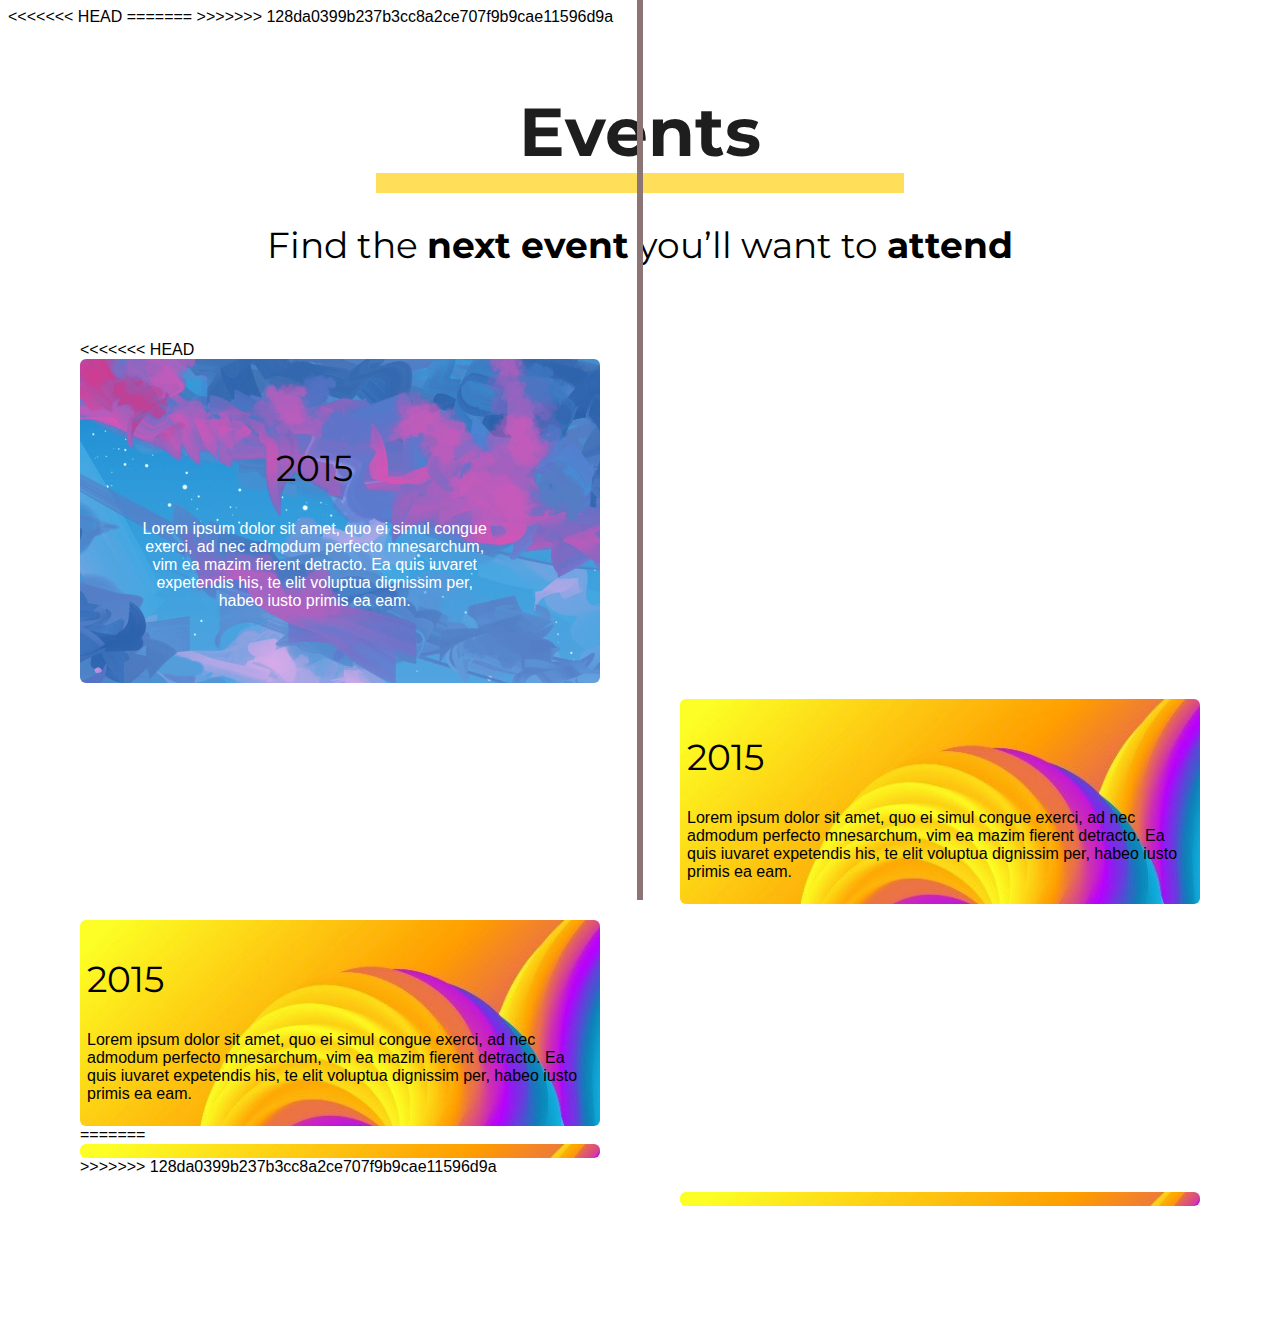
==== index.html @ 8336a51c "lokesh" ====
<!DOCTYPE html>
<html>

<head>
<<<<<<< HEAD
<link rel="stylesheet" href="style.css">
<link rel="preconnect" href="https://fonts.googleapis.com">
<link rel="preconnect" href="https://fonts.gstatic.com" crossorigin>
<link href="https://fonts.googleapis.com/css2?family=Montserrat:wght@100&display=swap" rel="stylesheet">
<meta name="viewport" content="width=device-width, initial-scale=1.0">
=======
    <link rel="stylesheet" href="event.css">
    <link rel="preconnect" href="https://fonts.googleapis.com">
    <link rel="preconnect" href="https://fonts.gstatic.com" crossorigin>
    <link href="https://fonts.googleapis.com/css2?family=Montserrat:wght@100&display=swap" rel="stylesheet">
    <meta name="viewport" content="width=device-width, initial-scale=1.0">
>>>>>>> 128da0399b237b3cc8a2ce707f9b9cae11596d9a

</head>
<nav-bar selected="home"></nav-bar>
<div class="Event">
    <font>Events</font>
    <div class="yellow">
    </div>
    <h2>Find the <span>next event</span> you’ll want to <span>attend</span></h2>
</div>
<br><br>
<div class="timeline">
    <div class="container left">
<<<<<<< HEAD
            <div class="content"  style=" background: url(wallpaper.jpg);">
                <div class="text">
                        <h2>2015</h2>
                        <p>Lorem ipsum dolor sit amet, quo ei simul congue exerci, ad nec admodum perfecto mnesarchum, vim ea mazim fierent detracto. Ea quis iuvaret expetendis his, te elit voluptua dignissim per, habeo iusto primis ea eam.</p>
                </div>
            </div>
      <div class="overlay">
        <div class="text">Hello World</div>
      </div>
    </div>
    <div class="container right">
      <div class="content">

        <h2>2015</h2>
        <p>Lorem ipsum dolor sit amet, quo ei simul congue exerci, ad nec admodum perfecto mnesarchum, vim ea mazim fierent detracto. Ea quis iuvaret expetendis his, te elit voluptua dignissim per, habeo iusto primis ea eam.</p>
      </div>
    </div>
    <div class="container left">
      <div class="content">
        <h2>2015</h2>
        <p>Lorem ipsum dolor sit amet, quo ei simul congue exerci, ad nec admodum perfecto mnesarchum, vim ea mazim fierent detracto. Ea quis iuvaret expetendis his, te elit voluptua dignissim per, habeo iusto primis ea eam.</p>
      </div>
=======
        <div class="content">
            <!-- <img src="demo.jpg"> -->
        </div>
        <div class="overlay">
            <div class="text">
                <p class="heading">Main </p>
                <p>Lorem, ipsum dolor sit amet consectetur adipisicing elit. Molestiae possimus officiis totam id eveniet iste. Aperiam illo, deserunt magni cumque a vitae, recusandae dignissimos amet iste beatae dolorum ut quasi!</p>
            </div>
        </div>
>>>>>>> 128da0399b237b3cc8a2ce707f9b9cae11596d9a
    </div>
    <div class="container right">
        <div class="content">
            <!-- <img src="Gsoc1.jpg"> -->
        </div>
        <div class="overlay overlay1">
            <div class="text">
                <!-- <p class="heading">Main </p> -->
                <p>Lorem, ipsum dolor sit amet consectetur adipisicing elit. Molestiae possimus officiis totam id eveniet iste. Aperiam illo, deserunt magni cumque a vitae, recusandae dignissimos amet iste beatae dolorum ut quasi!</p>
            </div>
        </div>
    </div>

    <!-- <div class="container right">
      <div class="content">
        <h2>2007</h2>
        <p>Lorem ipsum dolor sit amet, quo ei simul congue exerci, ad nec admodum perfecto mnesarchum, vim ea mazim fierent detracto. Ea quis iuvaret expetendis his, te elit voluptua dignissim per, habeo iusto primis ea eam.</p>
      </div>
    </div>
  </div>
   -->

    </body>

</html>
---- style.css ----
* {
    box-sizing: border-box;
<<<<<<< HEAD:style.css
  }
  
  body {
    background-color: #474e5d;
    font-family: Helvetica, sans-serif;
  }
  
  /* The actual timeline (the vertical ruler) */
  .timeline {
=======
}

body {
    background-color: #fff;
    font-family: Helvetica, sans-serif;
}

.Event {
    width: 100%;
    text-align-last: center;
    margin-top: 5vw;
}

font {
    font-family: Montserrat;
    font-style: normal;
    font-weight: bolder;
    font-size: 68px;
    color: #1F1E1E;
}

.yellow {
    width: 528px;
    display: table;
    margin: auto;
    height: 20px;
    background: #FFDE59;
}

h2 {
    font-family: Montserrat;
    font-style: normal;
    font-weight: normal;
    font-size: 36px;
    line-height: 44px;
    color: #000000;
}

span {
    font-weight: bolder;
    font-size: 36px;
}

.box {
    display: table;
    margin: auto;
    background-color: #235094;
    width: 288px;
    height: 70px;
    border-radius: 50px;
    text-align: center;
    color: #fff;
    text-align-last: center;
    line-height: 70px;
    font-size: 36px;
    font-family: Montserrat;
    font-weight: bold;
    z-index: 2;
}

.contain {
    width: 42%;
    height: 45%;
}

.image1 {
    width: 200px;
    height: 180px;
}

.red {
    background-color: #DB4437;
    width: 100%;
    height: 100%;
}

@media screen and (max-width: 600px) {
    .Event font {
        font-style: normal;
        font-weight: bolder;
        font-size: 36px;
    }
    .yellow {
        width: 200px;
        height: 10px;
    }
    h2 {
        font-size: 15px;
    }
    span {
        font-size: 18px;
    }
    .timelines {
        float: left;
        position: fixed;
        left: 10%;
        top: 22%;
    }
    .box {
        width: 180px;
        height: 20px;
        line-height: 50px;
        font-size: 18px;
        float: left;
        position: fixed;
        top: 20%;
        margin-left: 5px;
    }
}


/* The actual timeline (the vertical ruler) */

.timeline {
>>>>>>> 128da0399b237b3cc8a2ce707f9b9cae11596d9a:event.css
    position: relative;
    max-width: 1200px;
    margin: 0 auto;
}


/* The actual timeline (the vertical ruler) */

.timeline::after {
    content: '';
    position: absolute;
    width: 6px;
    background-color: #8B7575;
    top: 0;
    bottom: 0;
    left: 50%;
    margin-left: -3px;
<<<<<<< HEAD:style.css
  }
  
  /* Container around content */
  .container {
    padding: 10px 40px;
    position: relative;
    background-color: inherit;
    width: 50%;
  }
  
  /* The circles on the timeline */
  .container::after {
=======
}


/* Container around content */

.container {
    padding: 8px 40px;
    position: relative;
    background-color: inherit;
    width: 50%;
}


/* The circles on the timeline */

.container::after {
>>>>>>> 128da0399b237b3cc8a2ce707f9b9cae11596d9a:event.css
    content: '';
    position: absolute;
    width: 25px;
    height: 25px;
    right: -17px;
    background-color: white;
    border: 4px solid #FF9F55;
    top: 15px;
    border-radius: 50%;
    z-index: 1;
}


/* Place the container to the left */

.left {
    left: 0;
}


/* Place the container to the right */

.right {
    left: 50%;
}


/* Add arrows to the left container (pointing right) */

.left::before {
    content: " ";
    height: 0;
    position: absolute;
    top: 22px;
    width: 0;
    z-index: 1;
    right: 30px;
    border: medium solid white;
    border-width: 10px 0 10px 10px;
<<<<<<< HEAD:style.css
    border-color: transparent transparent transparent rgb(136, 127, 127);
  }
  
  /* Add arrows to the right container (pointing left) */
  .right::before {
=======
    border-color: transparent transparent transparent #c5c5c5;
}


/* Add arrows to the right container (pointing left) */

.right::before {
>>>>>>> 128da0399b237b3cc8a2ce707f9b9cae11596d9a:event.css
    content: " ";
    height: 0;
    position: absolute;
    top: 22px;
    width: 0;
    z-index: 1;
    left: 30px;
    border: medium solid white;
    border-width: 10px 10px 10px 0;
<<<<<<< HEAD:style.css
    border-color: transparent rgb(136, 127, 127) transparent transparent;
  }
  
  /* Fix the circle for containers on the right side */
  .right::after {
    left: -16px;
  }
  
  /* The actual content */
  .content {
    padding: 20px 30px;
=======
    border-color: transparent #c5c5c5 transparent transparent;
}


/* Fix the circle for containers on the right side */

.right::after {
    left: -16px;
}


/* The actual content */

.content {
    padding: 7px;
>>>>>>> 128da0399b237b3cc8a2ce707f9b9cae11596d9a:event.css
    background-color: white;
    background: url(demo.jpg);
    position: relative;
    background-size: cover;
    border-radius: 6px;
<<<<<<< HEAD:style.css
    width: 100%;
    height: 150%;
  }
    .content :hover {
    filter: blur(2px);
    }
    .content :hover {
        visibility: hidden;
    }
    .content :hover .overlay{
        visibility: visible;
    }
    
  /* Media queries - Responsive timeline on screens less than 600px wide */
  @media screen and (max-width: 600px) {
=======
    border: 4px solid #000000;
    width: 30rem;
    height: 15rem;
    background-image: url("demo.jpg");
    background-position: center;
    background-repeat: no-repeat;
}

.content :hover {
    filter: blur(4px);
}


/* .red {
    background-color: #DB4437;
    width: 100%;
    color: #fff;
    text-align: center;
    line-height: 60px;
} */


/* .content h2 {
    color: #DB4437;
    font-weight: bolder;
} */

.text {
    color: white;
    font-size: 16px;
    padding: 50px;
    /* position: absolute; */
    /* top: 50%;

    left: 50%; */
    /* -webkit-transform: translate(-50%, -50%);
    -ms-transform: translate(-50%, -50%);
    transform: translate(-50%, -50%); */
    text-align: center;
    height: 90%;
    width: 90%;
    /* display: flex;
    justify-content: center;
    align-items: center; */
}

.overlay {
    backdrop-filter: blur(2px);
    position: absolute;
    top: 0;
    bottom: 0;
    left: 0;
    right: 0;
    height: 98%;
    width: 94%;
    opacity: 0;
    transition: .5s ease;
    /* background-color: #DB4437; */
}

.container:hover .overlay {
    opacity: 1;
}

.container:hover .overlay1 {
    opacity: 1;
}

.overlay1 {
    /* background-color: #c5c5c5; */
}


/* Media queries - Responsive timeline on screens less than 600px wide */

@media screen and (max-width: 600px) {
>>>>>>> 128da0399b237b3cc8a2ce707f9b9cae11596d9a:event.css
    /* Place the timelime to the left */
    .timeline::after {
        left: 31px;
    }
    /* Full-width containers */
    .container {
        width: 100%;
        padding-left: 70px;
        padding-right: 25px;
    }
    /* Make sure that all arrows are pointing leftwards */
    .container::before {
        left: 60px;
        border: medium solid white;
        border-width: 10px 10px 10px 0;
        border-color: transparent white transparent transparent;
    }
    /* Make sure all circles are at the same spot */
    .left::after,
    .right::after {
        left: 15px;
    }
    /* Make all right containers behave like the left ones */
    .right {
        left: 0%;
    }
<<<<<<< HEAD:style.css
  }
  body {
    background-color: #fff;
    font-family: Helvetica, sans-serif;
}

.Event {
    width: 100%;
    text-align-last: center;
    margin-top: 5vw;
}

font {
    font-family: Montserrat;
    font-style: normal;
    font-weight: bolder;
    font-size: 68px;
    color: #1F1E1E;
}

.yellow {
    width: 528px;
    display: table;
    margin: auto;
    height: 20px;
    background: #FFDE59;
}

h2 {
    font-family: Montserrat;
    font-style: normal;
    font-weight: normal;
    font-size: 36px;
    line-height: 44px;
    color: #000000;
}

span {
    font-weight: bolder;
    font-size: 36px;
}

.box {
    display: table;
    margin: auto;
    background-color: #235094;
    width: 288px;
    height: 70px;
    border-radius: 50px;
    text-align: center;
    color: #fff;
    text-align-last: center;
    line-height: 70px;
    font-size: 36px;
    font-family: Montserrat;
    font-weight: bold;
    z-index: 2;
}

.contain {
    width: 42%;
    height: 45%;
}

.image1 {
    width: 200px;
    height: 180px;
}

.red {
    background-color: #DB4437;
    width: 100%;
    height: 100%;
}

@media screen and (max-width: 600px) {
    .Event font {
        font-style: normal;
        font-weight: bolder;
        font-size: 36px;
    }
    .yellow {
        width: 200px;
        height: 10px;
    }
    h2 {
        font-size: 15px;
    }
    span {
        font-size: 18px;
    }
    .timelines {
        float: left;
        position: fixed;
        left: 10%;
        top: 22%;
    }
    .box {
        width: 180px;
        height: 20px;
        line-height: 50px;
        font-size: 18px;
        float: left;
        position: fixed;
        top: 20%;
        margin-left: 5px;
    }
}
.overlay {
    position: absolute;
    top: 0;
    bottom: 0;
    left: 0;
    right: 0;
    height: 98%;
    width: 94%;
    opacity: 0;
    transition: .5s ease;
    
  }
  
  .container:hover .overlay {
    opacity: 1;
  }
=======
    p {
        font-size: 10px;
    }
    .image1 {
        width: 100px;
        height: 122px;
    }
    .red {
        width: 220px;
        height: 40px;
        text-align: center;
        line-height: 40px;
    }
}
>>>>>>> 128da0399b237b3cc8a2ce707f9b9cae11596d9a:event.css
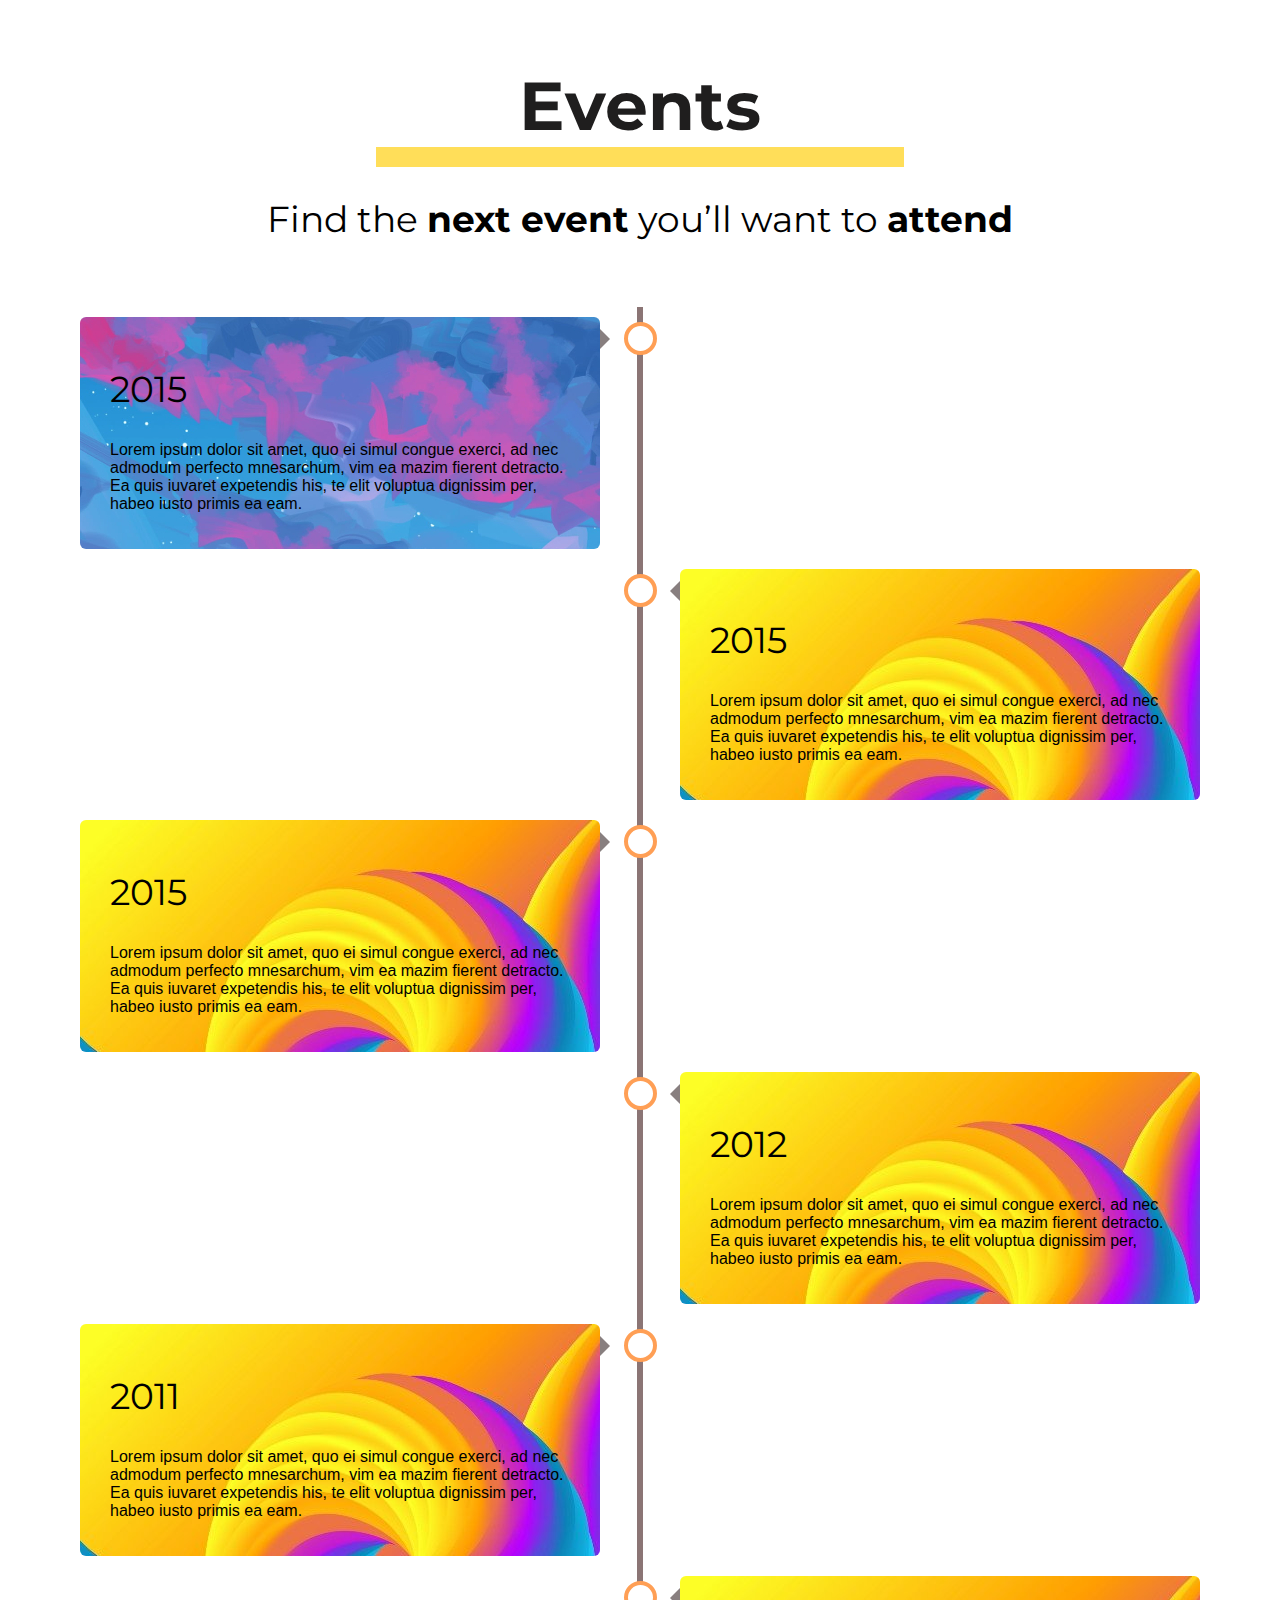
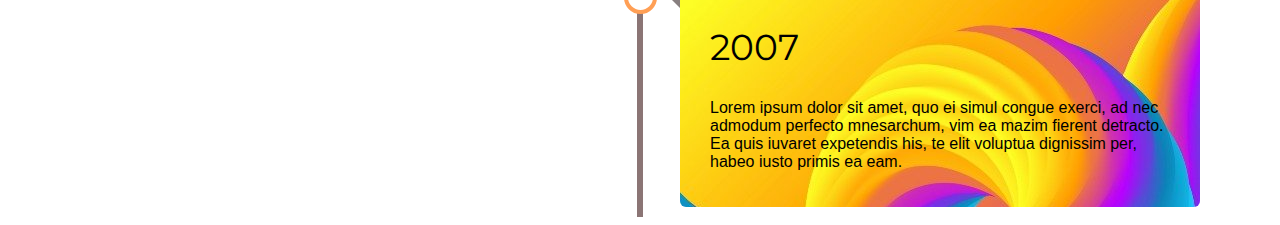
==== commit 170974c2: "lokesh" ====
--- a/index.html
+++ b/index.html
@@ -1,20 +1,11 @@
 <!DOCTYPE html>
 <html>
-
 <head>
-<<<<<<< HEAD
 <link rel="stylesheet" href="style.css">
 <link rel="preconnect" href="https://fonts.googleapis.com">
 <link rel="preconnect" href="https://fonts.gstatic.com" crossorigin>
 <link href="https://fonts.googleapis.com/css2?family=Montserrat:wght@100&display=swap" rel="stylesheet">
 <meta name="viewport" content="width=device-width, initial-scale=1.0">
-=======
-    <link rel="stylesheet" href="event.css">
-    <link rel="preconnect" href="https://fonts.googleapis.com">
-    <link rel="preconnect" href="https://fonts.gstatic.com" crossorigin>
-    <link href="https://fonts.googleapis.com/css2?family=Montserrat:wght@100&display=swap" rel="stylesheet">
-    <meta name="viewport" content="width=device-width, initial-scale=1.0">
->>>>>>> 128da0399b237b3cc8a2ce707f9b9cae11596d9a
 
 </head>
 <nav-bar selected="home"></nav-bar>
@@ -22,22 +13,20 @@
     <font>Events</font>
     <div class="yellow">
     </div>
-    <h2>Find the <span>next event</span> you’ll want to <span>attend</span></h2>
+    <h2>Find the <span >next event</span> you’ll want to <span>attend</span></h2>
 </div>
 <br><br>
 <div class="timeline">
     <div class="container left">
-<<<<<<< HEAD
             <div class="content"  style=" background: url(wallpaper.jpg);">
                 <div class="text">
                         <h2>2015</h2>
                         <p>Lorem ipsum dolor sit amet, quo ei simul congue exerci, ad nec admodum perfecto mnesarchum, vim ea mazim fierent detracto. Ea quis iuvaret expetendis his, te elit voluptua dignissim per, habeo iusto primis ea eam.</p>
                 </div>
             </div>
-      <div class="overlay">
-        <div class="text">Hello World</div>
-      </div>
+    
     </div>
+    
     <div class="container right">
       <div class="content">
 
@@ -50,39 +39,27 @@
         <h2>2015</h2>
         <p>Lorem ipsum dolor sit amet, quo ei simul congue exerci, ad nec admodum perfecto mnesarchum, vim ea mazim fierent detracto. Ea quis iuvaret expetendis his, te elit voluptua dignissim per, habeo iusto primis ea eam.</p>
       </div>
-=======
-        <div class="content">
-            <!-- <img src="demo.jpg"> -->
-        </div>
-        <div class="overlay">
-            <div class="text">
-                <p class="heading">Main </p>
-                <p>Lorem, ipsum dolor sit amet consectetur adipisicing elit. Molestiae possimus officiis totam id eveniet iste. Aperiam illo, deserunt magni cumque a vitae, recusandae dignissimos amet iste beatae dolorum ut quasi!</p>
-            </div>
-        </div>
->>>>>>> 128da0399b237b3cc8a2ce707f9b9cae11596d9a
     </div>
     <div class="container right">
-        <div class="content">
-            <!-- <img src="Gsoc1.jpg"> -->
-        </div>
-        <div class="overlay overlay1">
-            <div class="text">
-                <!-- <p class="heading">Main </p> -->
-                <p>Lorem, ipsum dolor sit amet consectetur adipisicing elit. Molestiae possimus officiis totam id eveniet iste. Aperiam illo, deserunt magni cumque a vitae, recusandae dignissimos amet iste beatae dolorum ut quasi!</p>
-            </div>
-        </div>
+      <div class="content">
+        <h2>2012</h2>
+        <p>Lorem ipsum dolor sit amet, quo ei simul congue exerci, ad nec admodum perfecto mnesarchum, vim ea mazim fierent detracto. Ea quis iuvaret expetendis his, te elit voluptua dignissim per, habeo iusto primis ea eam.</p>
+      </div>
     </div>
-
-    <!-- <div class="container right">
+    <div class="container left">
+      <div class="content">
+        <h2>2011</h2>
+        <p>Lorem ipsum dolor sit amet, quo ei simul congue exerci, ad nec admodum perfecto mnesarchum, vim ea mazim fierent detracto. Ea quis iuvaret expetendis his, te elit voluptua dignissim per, habeo iusto primis ea eam.</p>
+      </div>
+    </div>
+    <div class="container right">
       <div class="content">
         <h2>2007</h2>
         <p>Lorem ipsum dolor sit amet, quo ei simul congue exerci, ad nec admodum perfecto mnesarchum, vim ea mazim fierent detracto. Ea quis iuvaret expetendis his, te elit voluptua dignissim per, habeo iusto primis ea eam.</p>
       </div>
     </div>
   </div>
-   -->
+  
 
-    </body>
-
+</body>
 </html>--- a/style.css
+++ b/style.css
@@ -1,6 +1,5 @@
 * {
     box-sizing: border-box;
-<<<<<<< HEAD:style.css
   }
   
   body {
@@ -10,10 +9,139 @@
   
   /* The actual timeline (the vertical ruler) */
   .timeline {
-=======
-}
-
-body {
+    position: relative;
+    max-width: 1200px;
+    margin: 0 auto;
+  }
+  
+  /* The actual timeline (the vertical ruler) */
+  .timeline::after {
+    content: '';
+    position: absolute;
+    width: 6px;
+    background-color: #8B7575;
+    top: 0;
+    bottom: 0;
+    left: 50%;
+    margin-left: -3px;
+  }
+  
+  /* Container around content */
+  .container {
+    padding: 10px 40px;
+    position: relative;
+    background-color: inherit;
+    width: 50%;
+  }
+  
+  /* The circles on the timeline */
+  .container::after {
+    content: '';
+    position: absolute;
+    width: 25px;
+    height: 25px;
+    right: -17px;
+    background-color: white;
+    border: 4px solid #FF9F55;
+    top: 15px;
+    border-radius: 50%;
+    z-index: 1;
+  }
+  
+  /* Place the container to the left */
+  .left {
+    left: 0;
+  }
+  
+  /* Place the container to the right */
+  .right {
+    left: 50%;
+  }
+  
+  /* Add arrows to the left container (pointing right) */
+  .left::before {
+    content: " ";
+    height: 0;
+    position: absolute;
+    top: 22px;
+    width: 0;
+    z-index: 1;
+    right: 30px;
+    border: medium solid white;
+    border-width: 10px 0 10px 10px;
+    border-color: transparent transparent transparent rgb(136, 127, 127);
+  }
+  
+  /* Add arrows to the right container (pointing left) */
+  .right::before {
+    content: " ";
+    height: 0;
+    position: absolute;
+    top: 22px;
+    width: 0;
+    z-index: 1;
+    left: 30px;
+    border: medium solid white;
+    border-width: 10px 10px 10px 0;
+    border-color: transparent rgb(136, 127, 127) transparent transparent;
+  }
+  
+  /* Fix the circle for containers on the right side */
+  .right::after {
+    left: -16px;
+  }
+  
+  /* The actual content */
+  .content {
+    padding: 20px 30px;
+    background-color: white;
+    background: url(demo.jpg);
+    position: relative;
+    border-radius: 6px;
+    width: 100%;
+    height: 150%;
+  }
+    .content :hover {
+    filter: blur(3px);
+    visibility: hidden;
+    }
+
+    
+    
+    
+  /* Media queries - Responsive timeline on screens less than 600px wide */
+  @media screen and (max-width: 600px) {
+    /* Place the timelime to the left */
+    .timeline::after {
+    left: 31px;
+    }
+    
+    /* Full-width containers */
+    .container {
+    width: 100%;
+    padding-left: 70px;
+    padding-right: 25px;
+    }
+    
+    /* Make sure that all arrows are pointing leftwards */
+    .container::before {
+    left: 60px;
+    border: medium solid white;
+    border-width: 10px 10px 10px 0;
+    border-color: transparent white transparent transparent;
+    }
+  
+    /* Make sure all circles are at the same spot */
+    .left::after, .right::after {
+    left: 15px;
+    }
+    
+    /* Make all right containers behave like the left ones */
+    .right {
+    left: 0%;
+    }
+  }
+  body {
     background-color: #fff;
     font-family: Helvetica, sans-serif;
 }
@@ -120,395 +248,16 @@
         margin-left: 5px;
     }
 }
-
-
-/* The actual timeline (the vertical ruler) */
-
-.timeline {
->>>>>>> 128da0399b237b3cc8a2ce707f9b9cae11596d9a:event.css
-    position: relative;
-    max-width: 1200px;
-    margin: 0 auto;
-}
-
-
-/* The actual timeline (the vertical ruler) */
-
-.timeline::after {
-    content: '';
-    position: absolute;
-    width: 6px;
-    background-color: #8B7575;
+.overlay {
+    position: absolute;
     top: 0;
     bottom: 0;
-    left: 50%;
-    margin-left: -3px;
-<<<<<<< HEAD:style.css
-  }
-  
-  /* Container around content */
-  .container {
-    padding: 10px 40px;
-    position: relative;
-    background-color: inherit;
-    width: 50%;
-  }
-  
-  /* The circles on the timeline */
-  .container::after {
-=======
-}
-
-
-/* Container around content */
-
-.container {
-    padding: 8px 40px;
-    position: relative;
-    background-color: inherit;
-    width: 50%;
-}
-
-
-/* The circles on the timeline */
-
-.container::after {
->>>>>>> 128da0399b237b3cc8a2ce707f9b9cae11596d9a:event.css
-    content: '';
-    position: absolute;
-    width: 25px;
-    height: 25px;
-    right: -17px;
-    background-color: white;
-    border: 4px solid #FF9F55;
-    top: 15px;
-    border-radius: 50%;
-    z-index: 1;
-}
-
-
-/* Place the container to the left */
-
-.left {
-    left: 0;
-}
-
-
-/* Place the container to the right */
-
-.right {
-    left: 50%;
-}
-
-
-/* Add arrows to the left container (pointing right) */
-
-.left::before {
-    content: " ";
-    height: 0;
-    position: absolute;
-    top: 22px;
-    width: 0;
-    z-index: 1;
-    right: 30px;
-    border: medium solid white;
-    border-width: 10px 0 10px 10px;
-<<<<<<< HEAD:style.css
-    border-color: transparent transparent transparent rgb(136, 127, 127);
-  }
-  
-  /* Add arrows to the right container (pointing left) */
-  .right::before {
-=======
-    border-color: transparent transparent transparent #c5c5c5;
-}
-
-
-/* Add arrows to the right container (pointing left) */
-
-.right::before {
->>>>>>> 128da0399b237b3cc8a2ce707f9b9cae11596d9a:event.css
-    content: " ";
-    height: 0;
-    position: absolute;
-    top: 22px;
-    width: 0;
-    z-index: 1;
-    left: 30px;
-    border: medium solid white;
-    border-width: 10px 10px 10px 0;
-<<<<<<< HEAD:style.css
-    border-color: transparent rgb(136, 127, 127) transparent transparent;
-  }
-  
-  /* Fix the circle for containers on the right side */
-  .right::after {
-    left: -16px;
-  }
-  
-  /* The actual content */
-  .content {
-    padding: 20px 30px;
-=======
-    border-color: transparent #c5c5c5 transparent transparent;
-}
-
-
-/* Fix the circle for containers on the right side */
-
-.right::after {
-    left: -16px;
-}
-
-
-/* The actual content */
-
-.content {
-    padding: 7px;
->>>>>>> 128da0399b237b3cc8a2ce707f9b9cae11596d9a:event.css
-    background-color: white;
-    background: url(demo.jpg);
-    position: relative;
-    background-size: cover;
-    border-radius: 6px;
-<<<<<<< HEAD:style.css
-    width: 100%;
-    height: 150%;
-  }
-    .content :hover {
-    filter: blur(2px);
-    }
-    .content :hover {
-        visibility: hidden;
-    }
-    .content :hover .overlay{
-        visibility: visible;
-    }
-    
-  /* Media queries - Responsive timeline on screens less than 600px wide */
-  @media screen and (max-width: 600px) {
-=======
-    border: 4px solid #000000;
-    width: 30rem;
-    height: 15rem;
-    background-image: url("demo.jpg");
-    background-position: center;
-    background-repeat: no-repeat;
-}
-
-.content :hover {
-    filter: blur(4px);
-}
-
-
-/* .red {
-    background-color: #DB4437;
-    width: 100%;
-    color: #fff;
-    text-align: center;
-    line-height: 60px;
-} */
-
-
-/* .content h2 {
-    color: #DB4437;
-    font-weight: bolder;
-} */
-
-.text {
-    color: white;
-    font-size: 16px;
-    padding: 50px;
-    /* position: absolute; */
-    /* top: 50%;
-
-    left: 50%; */
-    /* -webkit-transform: translate(-50%, -50%);
-    -ms-transform: translate(-50%, -50%);
-    transform: translate(-50%, -50%); */
-    text-align: center;
-    height: 90%;
-    width: 90%;
-    /* display: flex;
-    justify-content: center;
-    align-items: center; */
-}
-
-.overlay {
-    backdrop-filter: blur(2px);
-    position: absolute;
-    top: 0;
-    bottom: 0;
-    left: 0;
+    left: 3%;
     right: 0;
     height: 98%;
     width: 94%;
     opacity: 0;
-    transition: .5s ease;
-    /* background-color: #DB4437; */
-}
-
-.container:hover .overlay {
-    opacity: 1;
-}
-
-.container:hover .overlay1 {
-    opacity: 1;
-}
-
-.overlay1 {
-    /* background-color: #c5c5c5; */
-}
-
-
-/* Media queries - Responsive timeline on screens less than 600px wide */
-
-@media screen and (max-width: 600px) {
->>>>>>> 128da0399b237b3cc8a2ce707f9b9cae11596d9a:event.css
-    /* Place the timelime to the left */
-    .timeline::after {
-        left: 31px;
-    }
-    /* Full-width containers */
-    .container {
-        width: 100%;
-        padding-left: 70px;
-        padding-right: 25px;
-    }
-    /* Make sure that all arrows are pointing leftwards */
-    .container::before {
-        left: 60px;
-        border: medium solid white;
-        border-width: 10px 10px 10px 0;
-        border-color: transparent white transparent transparent;
-    }
-    /* Make sure all circles are at the same spot */
-    .left::after,
-    .right::after {
-        left: 15px;
-    }
-    /* Make all right containers behave like the left ones */
-    .right {
-        left: 0%;
-    }
-<<<<<<< HEAD:style.css
-  }
-  body {
-    background-color: #fff;
-    font-family: Helvetica, sans-serif;
-}
-
-.Event {
-    width: 100%;
-    text-align-last: center;
-    margin-top: 5vw;
-}
-
-font {
-    font-family: Montserrat;
-    font-style: normal;
-    font-weight: bolder;
-    font-size: 68px;
-    color: #1F1E1E;
-}
-
-.yellow {
-    width: 528px;
-    display: table;
-    margin: auto;
-    height: 20px;
-    background: #FFDE59;
-}
-
-h2 {
-    font-family: Montserrat;
-    font-style: normal;
-    font-weight: normal;
-    font-size: 36px;
-    line-height: 44px;
-    color: #000000;
-}
-
-span {
-    font-weight: bolder;
-    font-size: 36px;
-}
-
-.box {
-    display: table;
-    margin: auto;
-    background-color: #235094;
-    width: 288px;
-    height: 70px;
-    border-radius: 50px;
-    text-align: center;
-    color: #fff;
-    text-align-last: center;
-    line-height: 70px;
-    font-size: 36px;
-    font-family: Montserrat;
-    font-weight: bold;
-    z-index: 2;
-}
-
-.contain {
-    width: 42%;
-    height: 45%;
-}
-
-.image1 {
-    width: 200px;
-    height: 180px;
-}
-
-.red {
-    background-color: #DB4437;
-    width: 100%;
-    height: 100%;
-}
-
-@media screen and (max-width: 600px) {
-    .Event font {
-        font-style: normal;
-        font-weight: bolder;
-        font-size: 36px;
-    }
-    .yellow {
-        width: 200px;
-        height: 10px;
-    }
-    h2 {
-        font-size: 15px;
-    }
-    span {
-        font-size: 18px;
-    }
-    .timelines {
-        float: left;
-        position: fixed;
-        left: 10%;
-        top: 22%;
-    }
-    .box {
-        width: 180px;
-        height: 20px;
-        line-height: 50px;
-        font-size: 18px;
-        float: left;
-        position: fixed;
-        top: 20%;
-        margin-left: 5px;
-    }
-}
-.overlay {
-    position: absolute;
-    top: 0;
-    bottom: 0;
-    left: 0;
-    right: 0;
-    height: 98%;
-    width: 94%;
-    opacity: 0;
+    background-color: #000000;
     transition: .5s ease;
     
   }
@@ -516,19 +265,3 @@
   .container:hover .overlay {
     opacity: 1;
   }
-=======
-    p {
-        font-size: 10px;
-    }
-    .image1 {
-        width: 100px;
-        height: 122px;
-    }
-    .red {
-        width: 220px;
-        height: 40px;
-        text-align: center;
-        line-height: 40px;
-    }
-}
->>>>>>> 128da0399b237b3cc8a2ce707f9b9cae11596d9a:event.css
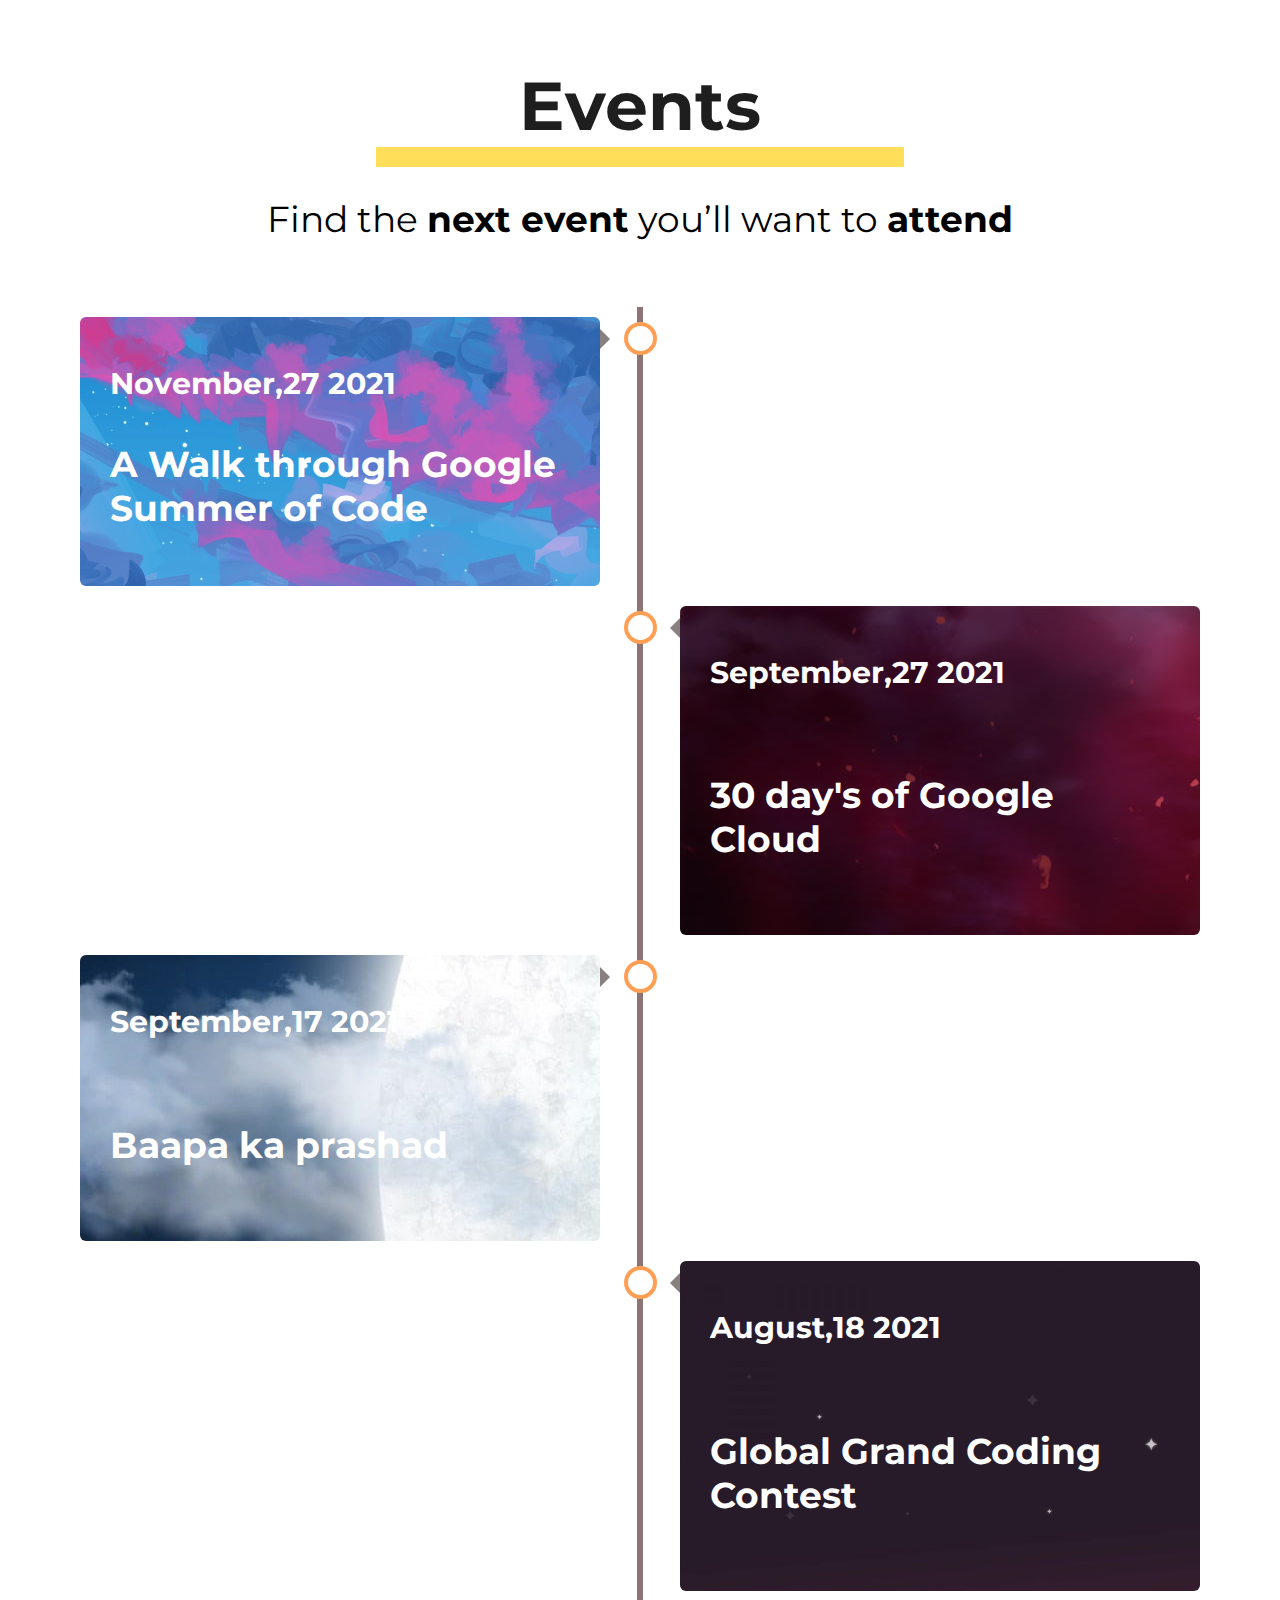
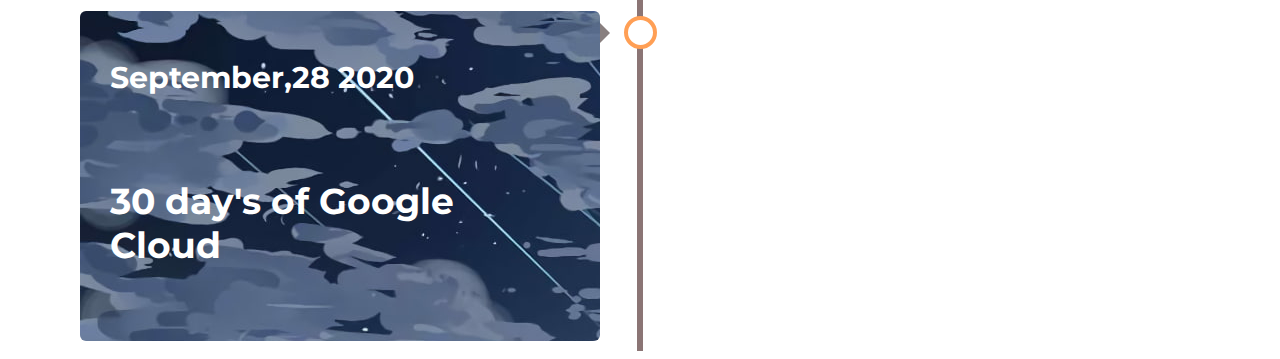
==== commit b0b48ca0: "lokesh" ====
--- a/index.html
+++ b/index.html
@@ -20,46 +20,44 @@
     <div class="container left">
             <div class="content"  style=" background: url(wallpaper.jpg);">
                 <div class="text">
-                        <h2>2015</h2>
-                        <p>Lorem ipsum dolor sit amet, quo ei simul congue exerci, ad nec admodum perfecto mnesarchum, vim ea mazim fierent detracto. Ea quis iuvaret expetendis his, te elit voluptua dignissim per, habeo iusto primis ea eam.</p>
+                        <h2>November,27 2021</h2>
+                        <p >A Walk through Google Summer of Code</p>
                 </div>
             </div>
     
     </div>
     
     <div class="container right">
-      <div class="content">
-
-        <h2>2015</h2>
-        <p>Lorem ipsum dolor sit amet, quo ei simul congue exerci, ad nec admodum perfecto mnesarchum, vim ea mazim fierent detracto. Ea quis iuvaret expetendis his, te elit voluptua dignissim per, habeo iusto primis ea eam.</p>
-      </div>
+      <div class="content"  style=" background: url(wallpaper2.jpg); ">
+        <div class="text">
+            <h2>September,27 2021</h2><br>
+            <p>30 day's of Google Cloud</p><br>
+    </div>
+</div>
     </div>
     <div class="container left">
-      <div class="content">
-        <h2>2015</h2>
-        <p>Lorem ipsum dolor sit amet, quo ei simul congue exerci, ad nec admodum perfecto mnesarchum, vim ea mazim fierent detracto. Ea quis iuvaret expetendis his, te elit voluptua dignissim per, habeo iusto primis ea eam.</p>
-      </div>
+      <div class="content" style=" background: url(wallpaper3.jpg);">
+        <div class="text">
+            <h2>September,17 2021</h2><br>
+            <p>Baapa ka prashad</p><br>
+        </div>
+    </div>
     </div>
     <div class="container right">
-      <div class="content">
-        <h2>2012</h2>
-        <p>Lorem ipsum dolor sit amet, quo ei simul congue exerci, ad nec admodum perfecto mnesarchum, vim ea mazim fierent detracto. Ea quis iuvaret expetendis his, te elit voluptua dignissim per, habeo iusto primis ea eam.</p>
-      </div>
+      <div class="content" style=" background: url(wallpaper5.jpg);">
+        <div class="text">
+            <h2>August,18 2021</h2><br>
+            <p>Global Grand Coding Contest</p><br>
+        </div>  
+    </div>
     </div>
     <div class="container left">
-      <div class="content">
-        <h2>2011</h2>
-        <p>Lorem ipsum dolor sit amet, quo ei simul congue exerci, ad nec admodum perfecto mnesarchum, vim ea mazim fierent detracto. Ea quis iuvaret expetendis his, te elit voluptua dignissim per, habeo iusto primis ea eam.</p>
-      </div>
+      <div class="content" style=" background: url(wallpaper6.jpg);">
+        <div class="text">
+            <h2>September,28 2020</h2><br>
+            <p>30 day's of Google Cloud</p><br>
+        </div> 
     </div>
-    <div class="container right">
-      <div class="content">
-        <h2>2007</h2>
-        <p>Lorem ipsum dolor sit amet, quo ei simul congue exerci, ad nec admodum perfecto mnesarchum, vim ea mazim fierent detracto. Ea quis iuvaret expetendis his, te elit voluptua dignissim per, habeo iusto primis ea eam.</p>
-      </div>
     </div>
-  </div>
-  
-
 </body>
 </html>--- a/style.css
+++ b/style.css
@@ -100,6 +100,7 @@
     border-radius: 6px;
     width: 100%;
     height: 150%;
+    object-fit: cover;
   }
     .content :hover {
     filter: blur(3px);
@@ -140,6 +141,7 @@
     .right {
     left: 0%;
     }
+    
   }
   body {
     background-color: #fff;
@@ -247,6 +249,20 @@
         top: 20%;
         margin-left: 5px;
     }
+    .container .content .text h2{
+        font-size: 18px;
+    }
+    .container .content .text p{
+        font-size: 18px;
+    }
+}
+.container .content .text h2{
+    font-family: Montserrat;
+                        font-style: normal;
+                        font-weight: bolder;
+                        font-size: 30px;
+                        
+                        color: #fff;
 }
 .overlay {
     position: absolute;
@@ -261,7 +277,14 @@
     transition: .5s ease;
     
   }
-  
+  .text p{
+    font-family: Montserrat;
+    font-style: normal;
+    font-weight: bolder;
+    font-size: 36px;
+    line-height: 44px;
+    color: #fff;
+  }
   .container:hover .overlay {
     opacity: 1;
   }
